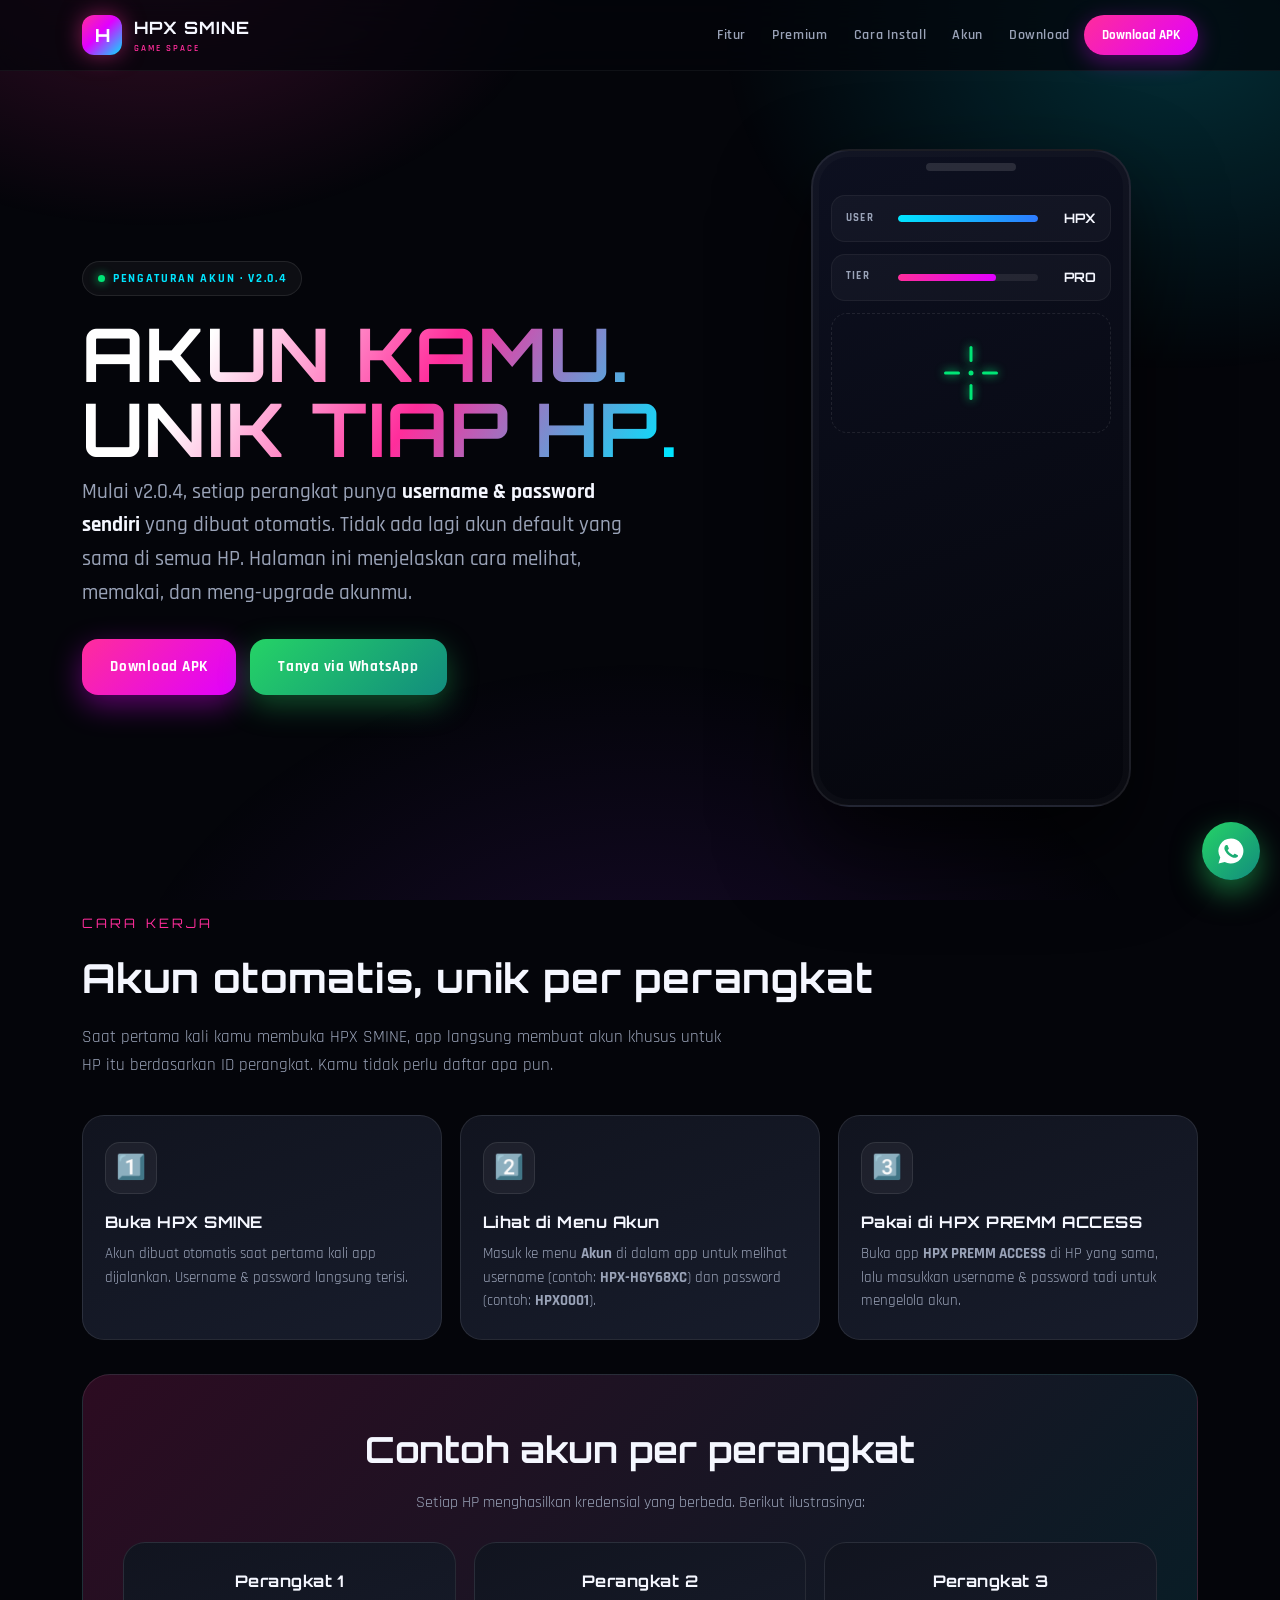
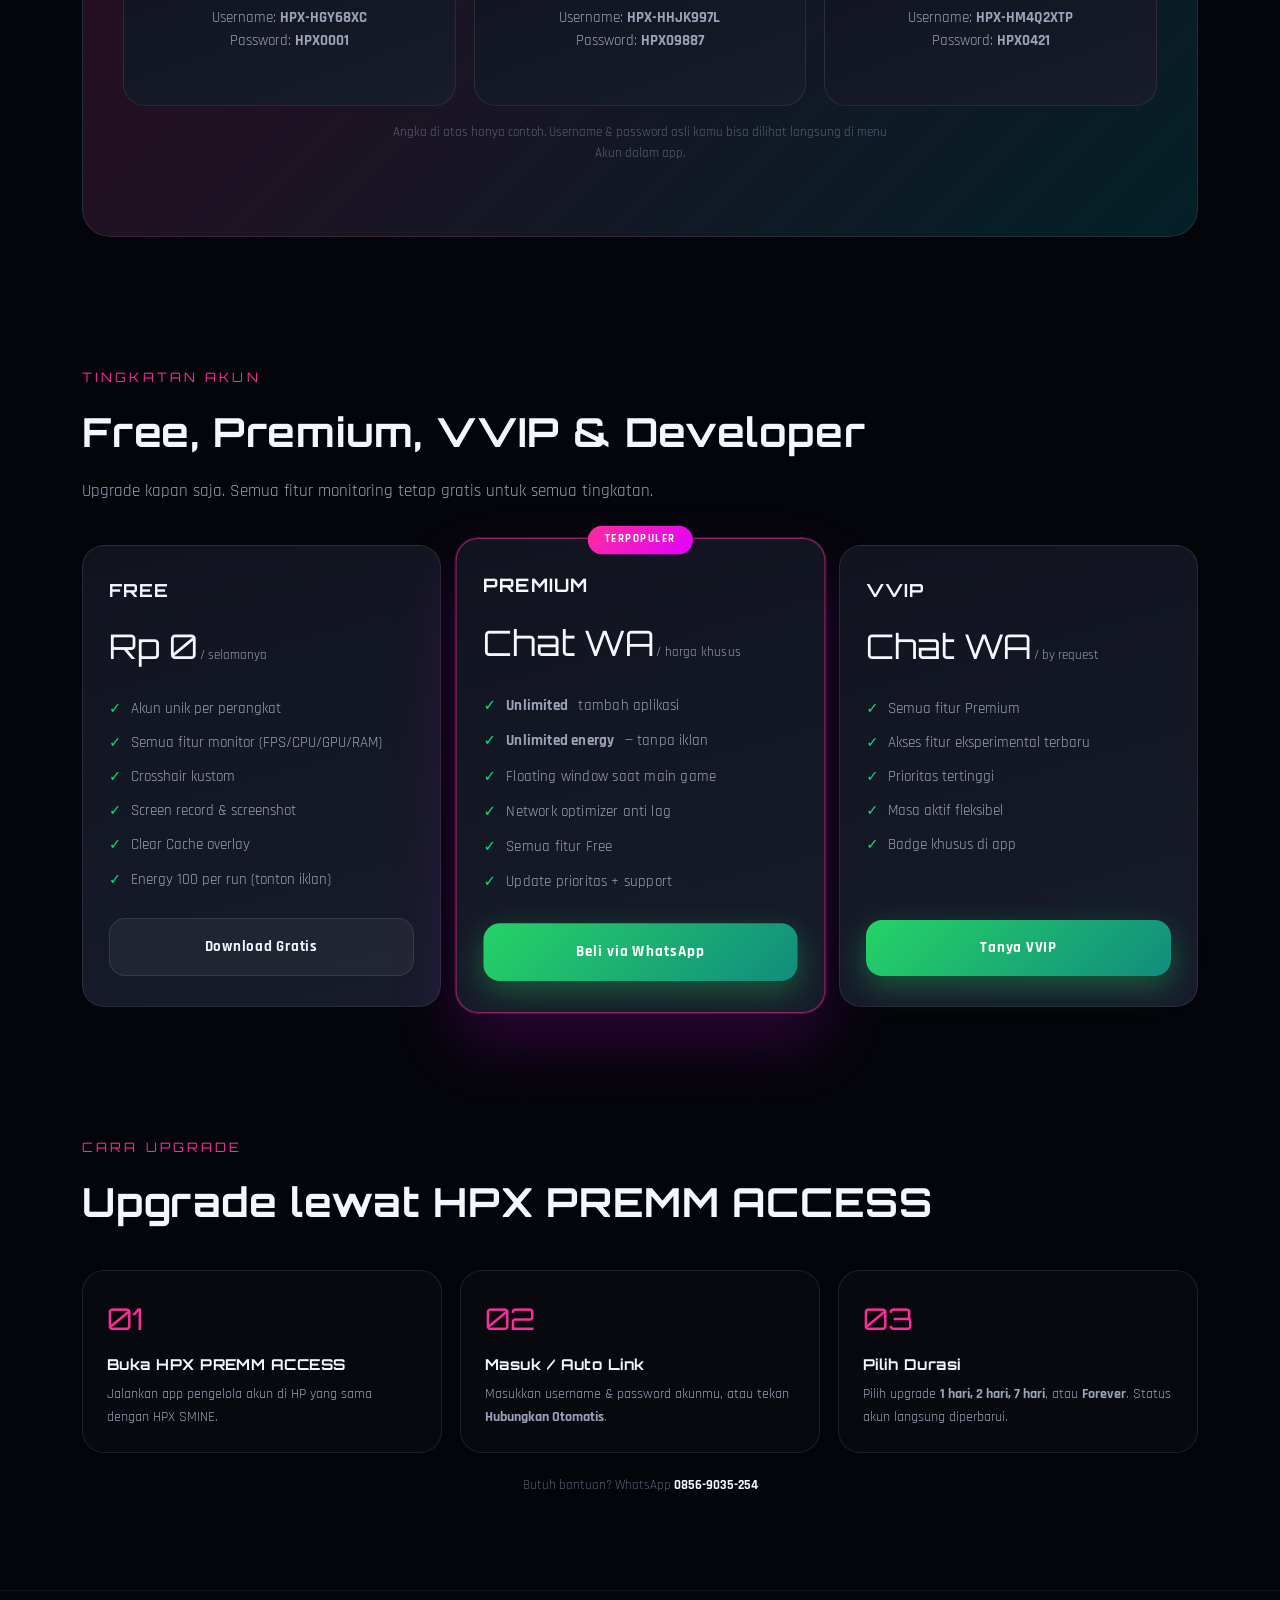
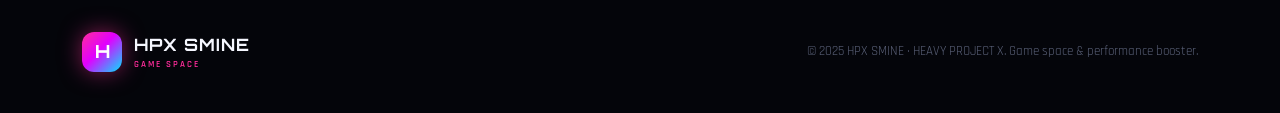
==== docs/account.html @ 1cf232f9 "HPX SMINE v2.0.4: fix crosshair touch-block (FLAG_NOT_TOUCH_MODAL), left+bigger edge handle, overlay" ====
<!DOCTYPE html>
<html lang="id">
<head>
<meta charset="UTF-8" />
<meta name="viewport" content="width=device-width, initial-scale=1.0" />
<title>HPX SMINE — Pengaturan Akun</title>
<meta name="description" content="Kelola akun HPX SMINE: akun unik per perangkat, cara melihat username & password, upgrade Premium / VVIP, dan hubungkan ke HPX PREMM ACCESS." />
<link rel="preconnect" href="https://fonts.googleapis.com" />
<link rel="preconnect" href="https://fonts.gstatic.com" crossorigin />
<link href="https://fonts.googleapis.com/css2?family=Orbitron:wght@500;700;900&family=Rajdhani:wght@400;500;600;700&display=swap" rel="stylesheet" />
<link rel="stylesheet" href="style.css" />
<script src="https://sites.super.myninja.ai/_assets/ninja-daytona-script.js"></script>
</head>
<body>

<nav>
  <div class="nav-inner">
    <a class="brand" href="index.html">
      <span class="logo">H</span>
      <span><b>HPX SMINE</b><small>GAME SPACE</small></span>
    </a>
    <div class="nav-links">
      <a href="index.html#features">Fitur</a>
      <a href="index.html#premium">Premium</a>
      <a href="index.html#install">Cara Install</a>
      <a href="account.html">Akun</a>
      <a href="index.html#download">Download</a>
    </div>
    <a class="nav-cta" href="index.html#download">Download APK</a>
  </div>
</nav>

<header class="hero" id="top">
  <div class="wrap hero-grid">
    <div>
      <span class="pill"><span class="dot"></span> Pengaturan Akun &middot; v2.0.4</span>
      <h1 class="title">AKUN KAMU.<br/>UNIK TIAP HP.</h1>
      <p class="subtitle">Mulai v2.0.4, setiap perangkat punya <b>username &amp; password sendiri</b> yang dibuat otomatis. Tidak ada lagi akun default yang sama di semua HP. Halaman ini menjelaskan cara melihat, memakai, dan meng-upgrade akunmu.</p>
      <div class="cta-row">
        <a class="btn btn-primary" href="index.html#download">Download APK</a>
        <a class="btn btn-wa" href="https://wa.me/628569035254?text=Halo%20saya%20mau%20tanya%20soal%20akun%20HPX%20SMINE" target="_blank" rel="noopener">Tanya via WhatsApp</a>
      </div>
    </div>
    <div class="phone">
      <div class="phone-screen">
        <div class="hud"><span class="lbl">USER</span><span class="bar"><i style="width:100%;background:linear-gradient(90deg,#00e5ff,#2e7bff)"></i></span><span class="val">HPX</span></div>
        <div class="hud"><span class="lbl">TIER</span><span class="bar"><i style="width:70%;background:linear-gradient(90deg,#ff2d9b,#e100ff)"></i></span><span class="val">PRO</span></div>
        <div class="crosshair-box">
          <div class="crosshair">
            <span class="t"></span><span class="b"></span><span class="l"></span><span class="r"></span><span class="c"></span>
          </div>
        </div>
      </div>
    </div>
  </div>
</header>

<section id="how">
  <div class="wrap">
    <span class="eyebrow">Cara Kerja</span>
    <h2 class="head">Akun otomatis, unik per perangkat</h2>
    <p class="lead">Saat pertama kali kamu membuka HPX SMINE, app langsung membuat akun khusus untuk HP itu berdasarkan ID perangkat. Kamu tidak perlu daftar apa pun.</p>

    <div class="grid cols-3">
      <div class="card"><div class="ic">1&#65039;&#8419;</div><h3>Buka HPX SMINE</h3><p>Akun dibuat otomatis saat pertama kali app dijalankan. Username &amp; password langsung terisi.</p></div>
      <div class="card"><div class="ic">2&#65039;&#8419;</div><h3>Lihat di Menu Akun</h3><p>Masuk ke menu <b>Akun</b> di dalam app untuk melihat username (contoh: <b>HPX-HGY68XC</b>) dan password (contoh: <b>HPX0001</b>).</p></div>
      <div class="card"><div class="ic">3&#65039;&#8419;</div><h3>Pakai di HPX PREMM ACCESS</h3><p>Buka app <b>HPX PREMM ACCESS</b> di HP yang sama, lalu masukkan username &amp; password tadi untuk mengelola akun.</p></div>
    </div>

    <div class="band" style="margin-top:34px">
      <h2>Contoh akun per perangkat</h2>
      <p>Setiap HP menghasilkan kredensial yang berbeda. Berikut ilustrasinya:</p>
      <div class="grid cols-3" style="margin-top:18px">
        <div class="card"><h3>Perangkat 1</h3><p>Username: <b>HPX-HGY68XC</b><br/>Password: <b>HPX0001</b></p></div>
        <div class="card"><h3>Perangkat 2</h3><p>Username: <b>HPX-HHJK997L</b><br/>Password: <b>HPX09887</b></p></div>
        <div class="card"><h3>Perangkat 3</h3><p>Username: <b>HPX-HM4Q2XTP</b><br/>Password: <b>HPX0421</b></p></div>
      </div>
      <p style="margin-top:16px;font-size:13px;color:var(--dim)">Angka di atas hanya contoh. Username &amp; password asli kamu bisa dilihat langsung di menu Akun dalam app.</p>
    </div>
  </div>
</section>

<section id="tiers">
  <div class="wrap">
    <span class="eyebrow">Tingkatan Akun</span>
    <h2 class="head">Free, Premium, VVIP &amp; Developer</h2>
    <p class="lead">Upgrade kapan saja. Semua fitur monitoring tetap gratis untuk semua tingkatan.</p>

    <div class="price-wrap">
      <div class="plan">
        <h3>FREE</h3>
        <div class="price">Rp 0<small> / selamanya</small></div>
        <ul>
          <li>Akun unik per perangkat</li>
          <li>Semua fitur monitor (FPS/CPU/GPU/RAM)</li>
          <li>Crosshair kustom</li>
          <li>Screen record &amp; screenshot</li>
          <li>Clear Cache overlay</li>
          <li>Energy 100 per run (tonton iklan)</li>
        </ul>
        <a class="btn btn-ghost" href="index.html#download">Download Gratis</a>
      </div>

      <div class="plan featured">
        <span class="tag">Terpopuler</span>
        <h3>PREMIUM</h3>
        <div class="price">Chat WA<small> / harga khusus</small></div>
        <ul>
          <li><b>Unlimited</b> tambah aplikasi</li>
          <li><b>Unlimited energy</b> &mdash; tanpa iklan</li>
          <li>Floating window saat main game</li>
          <li>Network optimizer anti lag</li>
          <li>Semua fitur Free</li>
          <li>Update prioritas + support</li>
        </ul>
        <a class="btn btn-wa" href="https://wa.me/628569035254?text=Halo%20saya%20mau%20beli%20akses%20Premium%20HPX%20SMINE" target="_blank" rel="noopener">Beli via WhatsApp</a>
      </div>

      <div class="plan">
        <h3>VVIP</h3>
        <div class="price">Chat WA<small> / by request</small></div>
        <ul>
          <li>Semua fitur Premium</li>
          <li>Akses fitur eksperimental terbaru</li>
          <li>Prioritas tertinggi</li>
          <li>Masa aktif fleksibel</li>
          <li>Badge khusus di app</li>
        </ul>
        <a class="btn btn-wa" href="https://wa.me/628569035254?text=Halo%20saya%20mau%20tanya%20paket%20VVIP%20HPX%20SMINE" target="_blank" rel="noopener">Tanya VVIP</a>
      </div>
    </div>
  </div>
</section>

<section id="upgrade">
  <div class="wrap">
    <span class="eyebrow">Cara Upgrade</span>
    <h2 class="head">Upgrade lewat HPX PREMM ACCESS</h2>
    <div class="steps">
      <div class="step"><div class="n">01</div><h4>Buka HPX PREMM ACCESS</h4><p>Jalankan app pengelola akun di HP yang sama dengan HPX SMINE.</p></div>
      <div class="step"><div class="n">02</div><h4>Masuk / Auto Link</h4><p>Masukkan username &amp; password akunmu, atau tekan <b>Hubungkan Otomatis</b>.</p></div>
      <div class="step"><div class="n">03</div><h4>Pilih Durasi</h4><p>Pilih upgrade <b>1 hari, 2 hari, 7 hari</b>, atau <b>Forever</b>. Status akun langsung diperbarui.</p></div>
    </div>
    <p style="margin-top:22px;font-size:13px;color:var(--dim);text-align:center">Butuh bantuan? WhatsApp <b style="color:var(--text)">0856-9035-254</b></p>
  </div>
</section>

<footer>
  <div class="wrap foot-inner">
    <a class="brand" href="index.html#top"><span class="logo">H</span><span><b>HPX SMINE</b><small>GAME SPACE</small></span></a>
    <p>&copy; 2025 HPX SMINE &middot; HEAVY PROJECT X. Game space &amp; performance booster.</p>
  </div>
</footer>

<a class="wa-float" href="https://wa.me/628569035254?text=Halo%20saya%20mau%20tanya%20soal%20akun%20HPX%20SMINE" target="_blank" rel="noopener" aria-label="WhatsApp">
  <svg viewBox="0 0 24 24"><path d="M12 2a10 10 0 0 0-8.6 15.1L2 22l5-1.3A10 10 0 1 0 12 2Zm5.6 14.2c-.2.6-1.3 1.2-1.8 1.2-.5.1-1.1.1-1.7-.1-.4-.1-.9-.3-1.6-.6-2.8-1.2-4.6-4-4.7-4.2-.1-.2-1.1-1.5-1.1-2.8 0-1.3.7-2 .9-2.2.2-.3.5-.3.7-.3h.5c.2 0 .4 0 .6.5l.8 2c.1.2.1.3 0 .5l-.4.5-.3.3c-.1.1-.2.3-.1.5.2.3.8 1.3 1.7 2.1 1.2 1 2.1 1.4 2.4 1.5.2.1.4.1.5-.1l.6-.7c.2-.2.3-.2.5-.1l2 .9c.2.1.4.2.4.3.1.2.1.7-.1 1.3Z"/></svg>
</a>

</body>
</html>
---- docs/style.css ----
:root {
  --bg: #04050a;
  --bg-2: #0a0c14;
  --card: #11141f;
  --card-2: #171c2b;
  --stroke: rgba(255, 255, 255, 0.09);
  --stroke-soft: rgba(255, 255, 255, 0.05);
  --pink: #ff2d9b;
  --magenta: #e100ff;
  --cyan: #00e5ff;
  --blue: #2e7bff;
  --green: #00e676;
  --amber: #ffb300;
  --text: #f5f7ff;
  --muted: #9aa3b8;
  --dim: #5a6178;
  --radius: 22px;
  --maxw: 1160px;
  --font-display: "Orbitron", "Rajdhani", system-ui, sans-serif;
  --font-body: "Rajdhani", system-ui, -apple-system, "Segoe UI", sans-serif;
}

* { margin: 0; padding: 0; box-sizing: border-box; }

html { scroll-behavior: smooth; }

body {
  font-family: var(--font-body);
  background: var(--bg);
  color: var(--text);
  line-height: 1.6;
  overflow-x: hidden;
  -webkit-font-smoothing: antialiased;
}

body::before {
  content: "";
  position: fixed;
  inset: 0;
  background:
    radial-gradient(700px 500px at 12% -8%, rgba(255, 45, 155, 0.22), transparent 60%),
    radial-gradient(760px 560px at 92% 4%, rgba(0, 229, 255, 0.18), transparent 60%),
    radial-gradient(900px 700px at 50% 120%, rgba(138, 43, 226, 0.16), transparent 60%);
  pointer-events: none;
  z-index: 0;
}

a { color: inherit; text-decoration: none; }

.wrap { max-width: var(--maxw); margin: 0 auto; padding: 0 22px; position: relative; z-index: 2; }

/* ---------- Nav ---------- */
nav {
  position: sticky;
  top: 0;
  z-index: 50;
  backdrop-filter: blur(18px);
  background: rgba(4, 5, 10, 0.72);
  border-bottom: 1px solid var(--stroke-soft);
}
.nav-inner {
  max-width: var(--maxw);
  margin: 0 auto;
  padding: 14px 22px;
  display: flex;
  align-items: center;
  gap: 14px;
}
.brand { display: flex; align-items: center; gap: 12px; font-family: var(--font-display); }
.brand .logo {
  width: 40px; height: 40px; border-radius: 12px;
  background: linear-gradient(135deg, var(--pink), var(--magenta) 45%, var(--cyan));
  display: grid; place-items: center;
  font-size: 18px; font-weight: 800; color: #fff;
  box-shadow: 0 0 22px rgba(255, 45, 155, 0.5);
}
.brand b { font-size: 17px; letter-spacing: 0.06em; }
.brand small { display: block; font-size: 9px; letter-spacing: 0.22em; color: var(--pink); font-family: var(--font-body); font-weight: 600; }
.nav-links { margin-left: auto; display: flex; gap: 26px; font-weight: 600; letter-spacing: 0.04em; }
.nav-links a { color: var(--muted); font-size: 14px; transition: color .2s; }
.nav-links a:hover { color: var(--text); }
.nav-cta {
  padding: 10px 18px; border-radius: 999px; font-weight: 700; font-size: 13px;
  background: linear-gradient(135deg, var(--pink), var(--magenta));
  color: #fff; box-shadow: 0 6px 22px rgba(225, 0, 255, 0.35);
  transition: transform .2s, box-shadow .2s;
}
.nav-cta:hover { transform: translateY(-2px); box-shadow: 0 10px 28px rgba(225, 0, 255, 0.5); }

/* ---------- Hero ---------- */
.hero { padding: 78px 0 40px; position: relative; }
.hero-grid { display: grid; grid-template-columns: 1.15fr 0.85fr; gap: 46px; align-items: center; }
.pill {
  display: inline-flex; align-items: center; gap: 8px;
  padding: 7px 15px; border-radius: 999px; font-size: 12px; font-weight: 700;
  letter-spacing: 0.14em; text-transform: uppercase;
  border: 1px solid var(--stroke); background: rgba(255,255,255,0.04);
  color: var(--cyan);
}
.pill .dot { width: 7px; height: 7px; border-radius: 50%; background: var(--green); box-shadow: 0 0 10px var(--green); animation: pulse 1.6s infinite; }
@keyframes pulse { 0%,100%{opacity:1} 50%{opacity:.35} }

h1.title {
  font-family: var(--font-display);
  font-size: clamp(40px, 6.4vw, 74px);
  line-height: 1.02;
  letter-spacing: 0.02em;
  margin: 20px 0 8px;
  background: linear-gradient(120deg, #fff 20%, var(--pink) 55%, var(--cyan) 95%);
  -webkit-background-clip: text; background-clip: text; -webkit-text-fill-color: transparent;
}
.subtitle { font-size: clamp(17px, 2.2vw, 21px); color: var(--muted); max-width: 560px; margin-bottom: 30px; font-weight: 500; }
.subtitle b { color: var(--text); font-weight: 700; }

.cta-row { display: flex; flex-wrap: wrap; gap: 14px; }
.btn {
  display: inline-flex; align-items: center; gap: 10px;
  padding: 16px 28px; border-radius: 16px; font-weight: 800; font-size: 15px;
  letter-spacing: 0.05em; cursor: pointer; border: none; font-family: var(--font-body);
  transition: transform .18s, box-shadow .18s, filter .18s;
}
.btn svg { width: 20px; height: 20px; }
.btn-primary {
  background: linear-gradient(135deg, var(--pink), var(--magenta));
  color: #fff; box-shadow: 0 10px 30px rgba(225, 0, 255, 0.4);
}
.btn-primary:hover { transform: translateY(-3px); box-shadow: 0 16px 40px rgba(225, 0, 255, 0.55); }
.btn-wa {
  background: linear-gradient(135deg, #25d366, #128c7e);
  color: #fff; box-shadow: 0 10px 30px rgba(37, 211, 102, 0.35);
}
.btn-wa:hover { transform: translateY(-3px); box-shadow: 0 16px 40px rgba(37, 211, 102, 0.5); }
.btn-ghost { background: rgba(255,255,255,0.05); color: var(--text); border: 1px solid var(--stroke); }
.btn-ghost:hover { background: rgba(255,255,255,0.09); transform: translateY(-3px); }

.meta-row { display: flex; flex-wrap: wrap; gap: 22px; margin-top: 26px; color: var(--dim); font-size: 13px; font-weight: 600; }
.meta-row span { display: inline-flex; align-items: center; gap: 7px; }
.meta-row .k { color: var(--text); font-weight: 800; }

/* Phone mock */
.phone {
  width: 100%; max-width: 320px; margin: 0 auto; aspect-ratio: 9 / 18.5;
  border-radius: 38px; border: 2px solid var(--stroke);
  background: linear-gradient(160deg, #0d1020, #05060c);
  box-shadow: 0 40px 90px rgba(0,0,0,0.7), inset 0 0 0 6px rgba(255,255,255,0.02);
  padding: 18px; position: relative; overflow: hidden;
  animation: float 6s ease-in-out infinite;
}
@keyframes float { 0%,100%{transform:translateY(0)} 50%{transform:translateY(-14px)} }
.phone::before {
  content: ""; position: absolute; top: 12px; left: 50%; transform: translateX(-50%);
  width: 90px; height: 8px; border-radius: 999px; background: rgba(255,255,255,0.12);
}
.phone-screen { margin-top: 26px; display: flex; flex-direction: column; gap: 12px; }
.hud {
  border-radius: 14px; padding: 12px 14px; border: 1px solid var(--stroke-soft);
  background: rgba(255,255,255,0.03); display: flex; align-items: center; gap: 10px;
}
.hud .bar { flex: 1; height: 7px; border-radius: 999px; background: rgba(255,255,255,0.08); overflow: hidden; }
.hud .bar i { display: block; height: 100%; border-radius: 999px; }
.hud .lbl { font-size: 11px; letter-spacing: 0.12em; font-weight: 700; color: var(--muted); width: 42px; }
.hud .val { font-family: var(--font-display); font-size: 13px; font-weight: 700; width: 48px; text-align: right; }
.crosshair-box { flex: 1; border-radius: 16px; border: 1px dashed var(--stroke); display: grid; place-items: center; min-height: 120px; position: relative; }
.crosshair { width: 54px; height: 54px; position: relative; }
.crosshair span { position: absolute; background: var(--green); box-shadow: 0 0 10px var(--green); border-radius: 2px; }
.crosshair .t { width: 3px; height: 16px; top: 0; left: 50%; transform: translateX(-50%); }
.crosshair .b { width: 3px; height: 16px; bottom: 0; left: 50%; transform: translateX(-50%); }
.crosshair .l { height: 3px; width: 16px; left: 0; top: 50%; transform: translateY(-50%); }
.crosshair .r { height: 3px; width: 16px; right: 0; top: 50%; transform: translateY(-50%); }
.crosshair .c { width: 5px; height: 5px; border-radius: 50%; top: 50%; left: 50%; transform: translate(-50%,-50%); }

/* ---------- Sections ---------- */
section { padding: 64px 0; position: relative; }
.eyebrow { font-family: var(--font-display); font-size: 13px; letter-spacing: 0.24em; text-transform: uppercase; color: var(--pink); }
h2.head { font-family: var(--font-display); font-size: clamp(26px, 3.6vw, 40px); margin: 10px 0 14px; letter-spacing: 0.02em; }
.lead { color: var(--muted); max-width: 640px; font-size: 17px; }

.grid { display: grid; gap: 18px; margin-top: 36px; }
.grid.cols-3 { grid-template-columns: repeat(3, 1fr); }
.grid.cols-4 { grid-template-columns: repeat(4, 1fr); }

.card {
  background: linear-gradient(160deg, var(--card), var(--card-2));
  border: 1px solid var(--stroke); border-radius: var(--radius);
  padding: 26px 22px; transition: transform .22s, border-color .22s, box-shadow .22s;
  position: relative; overflow: hidden;
}
.card:hover { transform: translateY(-6px); border-color: rgba(255,45,155,0.4); box-shadow: 0 24px 50px rgba(0,0,0,0.5); }
.card .ic {
  width: 52px; height: 52px; border-radius: 15px; display: grid; place-items: center; margin-bottom: 16px;
  background: rgba(255,255,255,0.05); border: 1px solid var(--stroke); font-size: 24px;
}
.card h3 { font-family: var(--font-display); font-size: 16px; letter-spacing: 0.03em; margin-bottom: 8px; }
.card p { color: var(--muted); font-size: 14.5px; }

/* ---------- Pricing ---------- */
.price-wrap { display: grid; grid-template-columns: repeat(3, 1fr); gap: 20px; margin-top: 40px; }
.plan {
  border-radius: var(--radius); padding: 30px 26px; border: 1px solid var(--stroke);
  background: linear-gradient(165deg, var(--card), var(--card-2)); position: relative;
  display: flex; flex-direction: column;
}
.plan.featured {
  border-color: rgba(255,45,155,0.55);
  box-shadow: 0 0 0 1px rgba(255,45,155,0.25), 0 30px 60px rgba(225,0,255,0.18);
  transform: scale(1.03);
}
.plan .tag {
  position: absolute; top: -13px; left: 50%; transform: translateX(-50%);
  padding: 5px 16px; border-radius: 999px; font-size: 11px; font-weight: 800; letter-spacing: 0.12em;
  background: linear-gradient(135deg, var(--pink), var(--magenta)); color: #fff; text-transform: uppercase;
}
.plan h3 { font-family: var(--font-display); font-size: 18px; letter-spacing: 0.05em; }
.plan .price { font-family: var(--font-display); font-size: 34px; margin: 14px 0 4px; }
.plan .price small { font-size: 13px; color: var(--muted); font-family: var(--font-body); }
.plan ul { list-style: none; margin: 20px 0 26px; display: flex; flex-direction: column; gap: 11px; }
.plan li { display: flex; gap: 10px; align-items: flex-start; font-size: 14.5px; color: var(--muted); }
.plan li::before { content: "✓"; color: var(--green); font-weight: 800; }
.plan li.no { color: var(--dim); }
.plan li.no::before { content: "✕"; color: var(--dim); }
.plan .btn { width: 100%; justify-content: center; margin-top: auto; }

/* ---------- Steps ---------- */
.steps { display: grid; grid-template-columns: repeat(3, 1fr); gap: 18px; margin-top: 36px; }
.step { padding: 24px; border-radius: var(--radius); border: 1px solid var(--stroke); background: rgba(255,255,255,0.02); }
.step .n { font-family: var(--font-display); font-size: 30px; color: var(--pink); }
.step h4 { font-family: var(--font-display); font-size: 15px; margin: 10px 0 6px; letter-spacing: 0.03em; }
.step p { color: var(--muted); font-size: 14px; }

/* ---------- Download band ---------- */
.band {
  border-radius: 28px; padding: 46px 40px; text-align: center;
  background: linear-gradient(135deg, rgba(255,45,155,0.16), rgba(0,229,255,0.12));
  border: 1px solid var(--stroke);
}
.band h2 { font-family: var(--font-display); font-size: clamp(24px, 3.4vw, 36px); }
.band p { color: var(--muted); margin: 12px auto 26px; max-width: 520px; }
.band .cta-row { justify-content: center; }

/* ---------- Footer ---------- */
footer { border-top: 1px solid var(--stroke-soft); padding: 40px 0; margin-top: 30px; }
.foot-inner { display: flex; flex-wrap: wrap; gap: 20px; align-items: center; justify-content: space-between; }
footer p { color: var(--dim); font-size: 13px; }
.wa-float {
  position: fixed; right: 20px; bottom: 20px; z-index: 60;
  width: 58px; height: 58px; border-radius: 50%;
  background: linear-gradient(135deg, #25d366, #128c7e);
  display: grid; place-items: center; box-shadow: 0 12px 30px rgba(37,211,102,0.5);
  animation: float 5s ease-in-out infinite;
}
.wa-float svg { width: 30px; height: 30px; fill: #fff; }

@media (max-width: 940px) {
  .hero-grid { grid-template-columns: 1fr; }
  .phone { display: none; }
  .grid.cols-3, .grid.cols-4, .price-wrap, .steps { grid-template-columns: 1fr 1fr; }
  .nav-links { display: none; }
}
@media (max-width: 600px) {
  .grid.cols-3, .grid.cols-4, .price-wrap, .steps { grid-template-columns: 1fr; }
  .plan.featured { transform: none; }
  .band { padding: 34px 22px; }
}
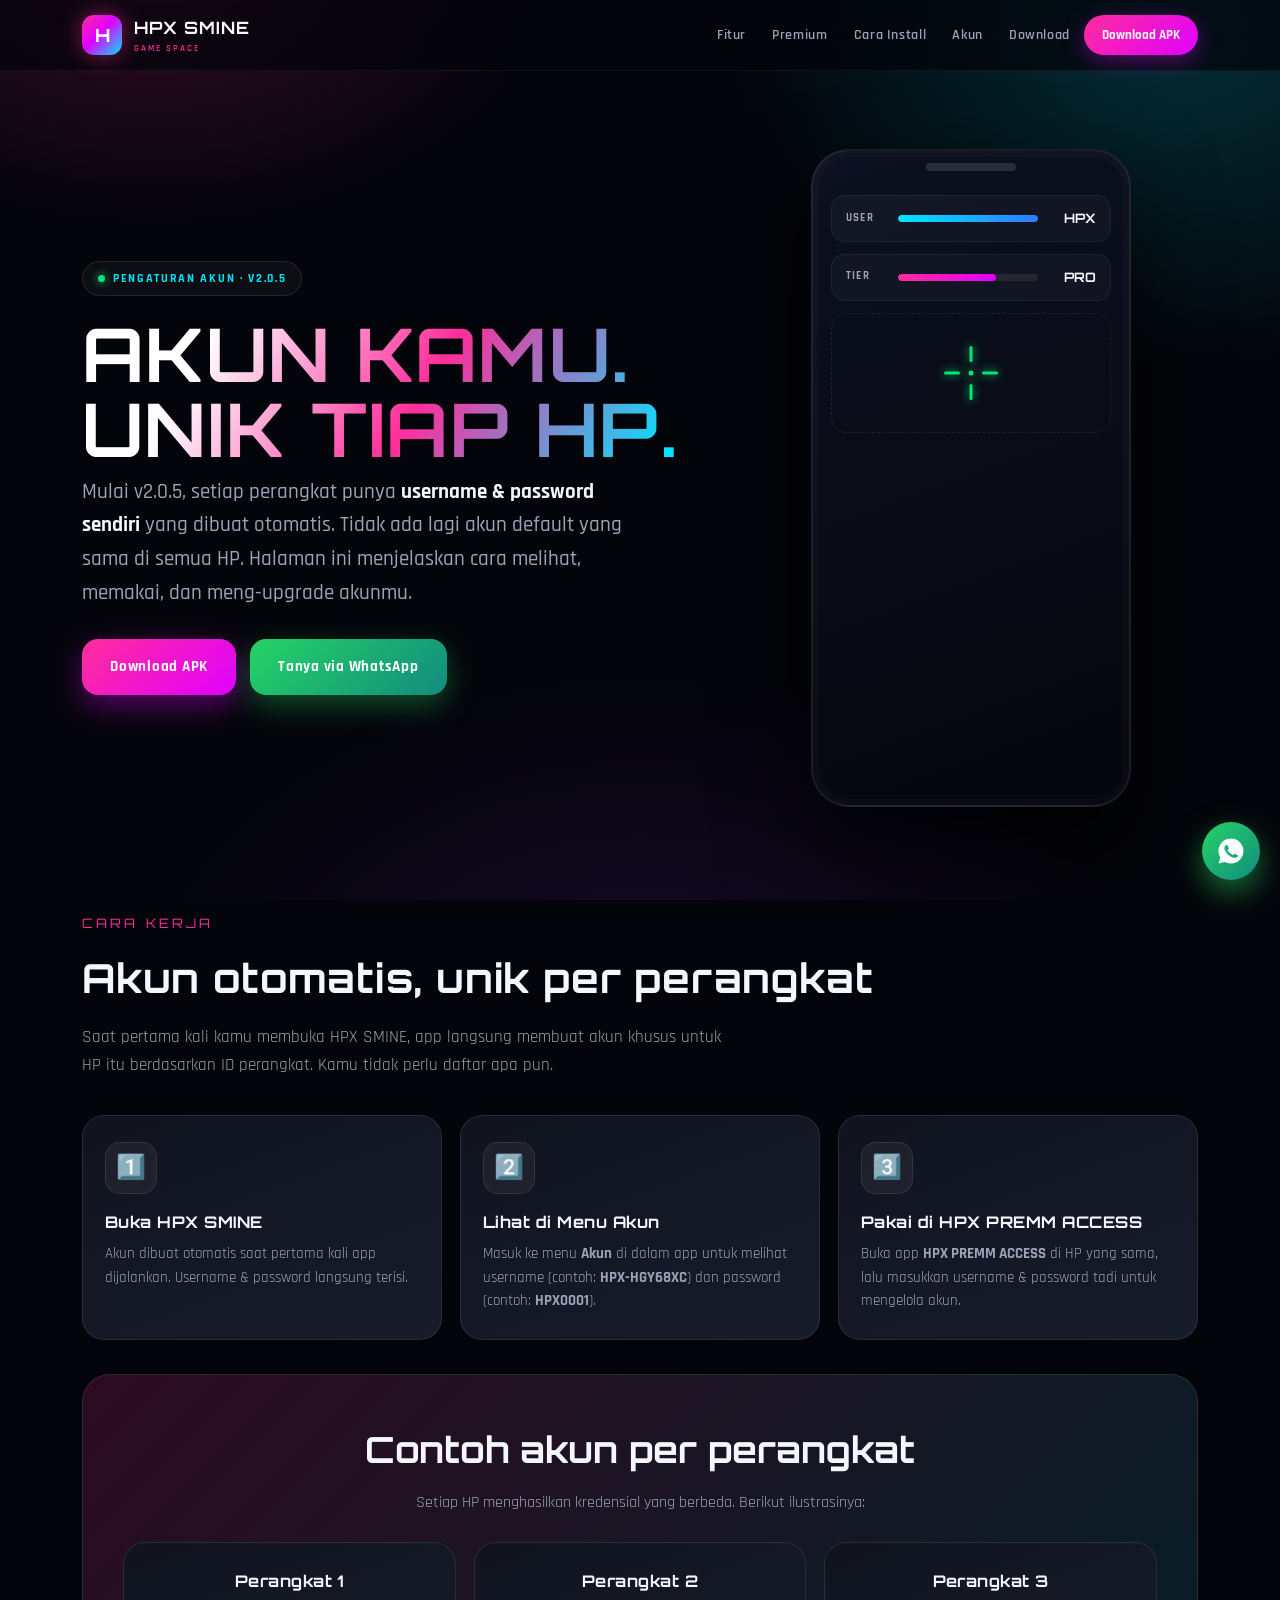
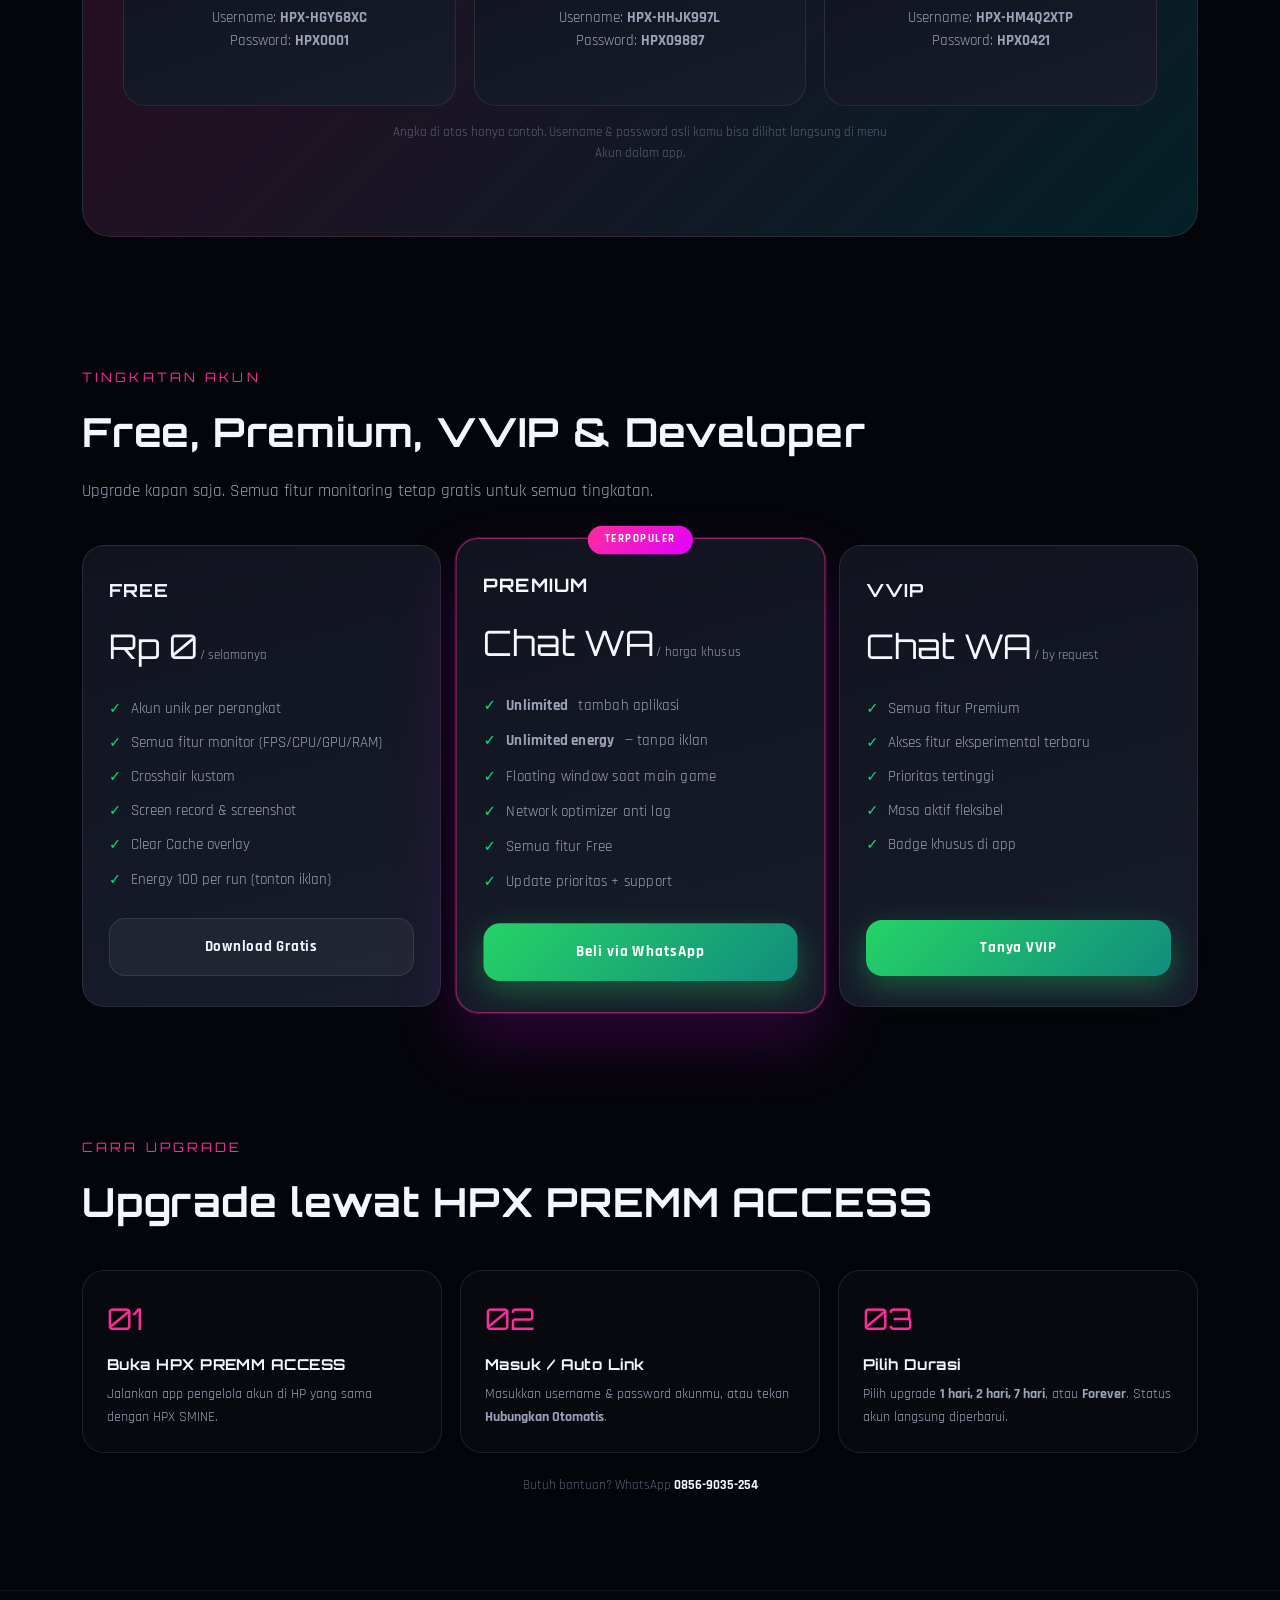
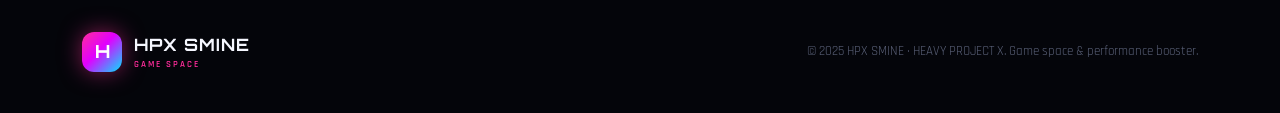
==== commit d2a54402: "HPX SMINE v2.0.5: real crosshair touch fix (small box window), red top-left swipe handle (Red Corner" ====
--- a/docs/account.html
+++ b/docs/account.html
@@ -33,9 +33,9 @@
 <header class="hero" id="top">
   <div class="wrap hero-grid">
     <div>
-      <span class="pill"><span class="dot"></span> Pengaturan Akun &middot; v2.0.4</span>
+      <span class="pill"><span class="dot"></span> Pengaturan Akun &middot; v2.0.5</span>
       <h1 class="title">AKUN KAMU.<br/>UNIK TIAP HP.</h1>
-      <p class="subtitle">Mulai v2.0.4, setiap perangkat punya <b>username &amp; password sendiri</b> yang dibuat otomatis. Tidak ada lagi akun default yang sama di semua HP. Halaman ini menjelaskan cara melihat, memakai, dan meng-upgrade akunmu.</p>
+      <p class="subtitle">Mulai v2.0.5, setiap perangkat punya <b>username &amp; password sendiri</b> yang dibuat otomatis. Tidak ada lagi akun default yang sama di semua HP. Halaman ini menjelaskan cara melihat, memakai, dan meng-upgrade akunmu.</p>
       <div class="cta-row">
         <a class="btn btn-primary" href="index.html#download">Download APK</a>
         <a class="btn btn-wa" href="https://wa.me/628569035254?text=Halo%20saya%20mau%20tanya%20soal%20akun%20HPX%20SMINE" target="_blank" rel="noopener">Tanya via WhatsApp</a>
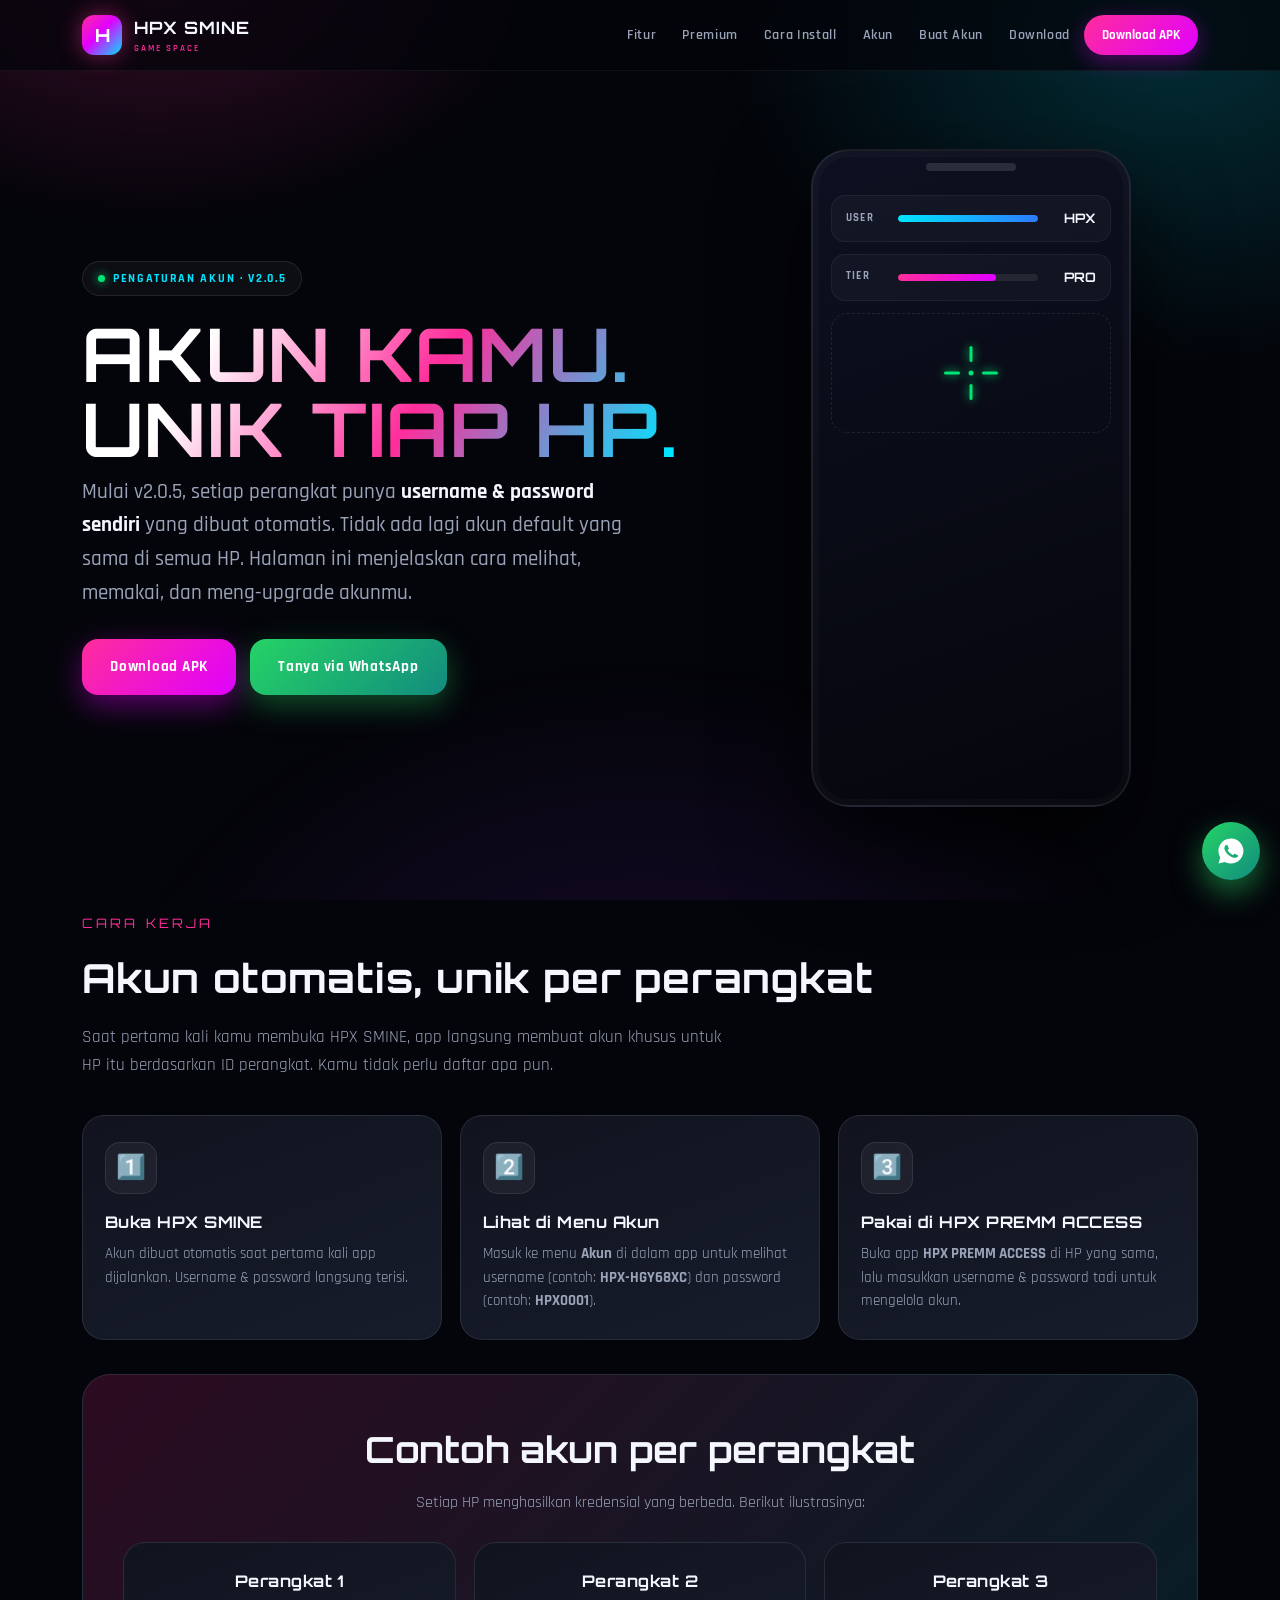
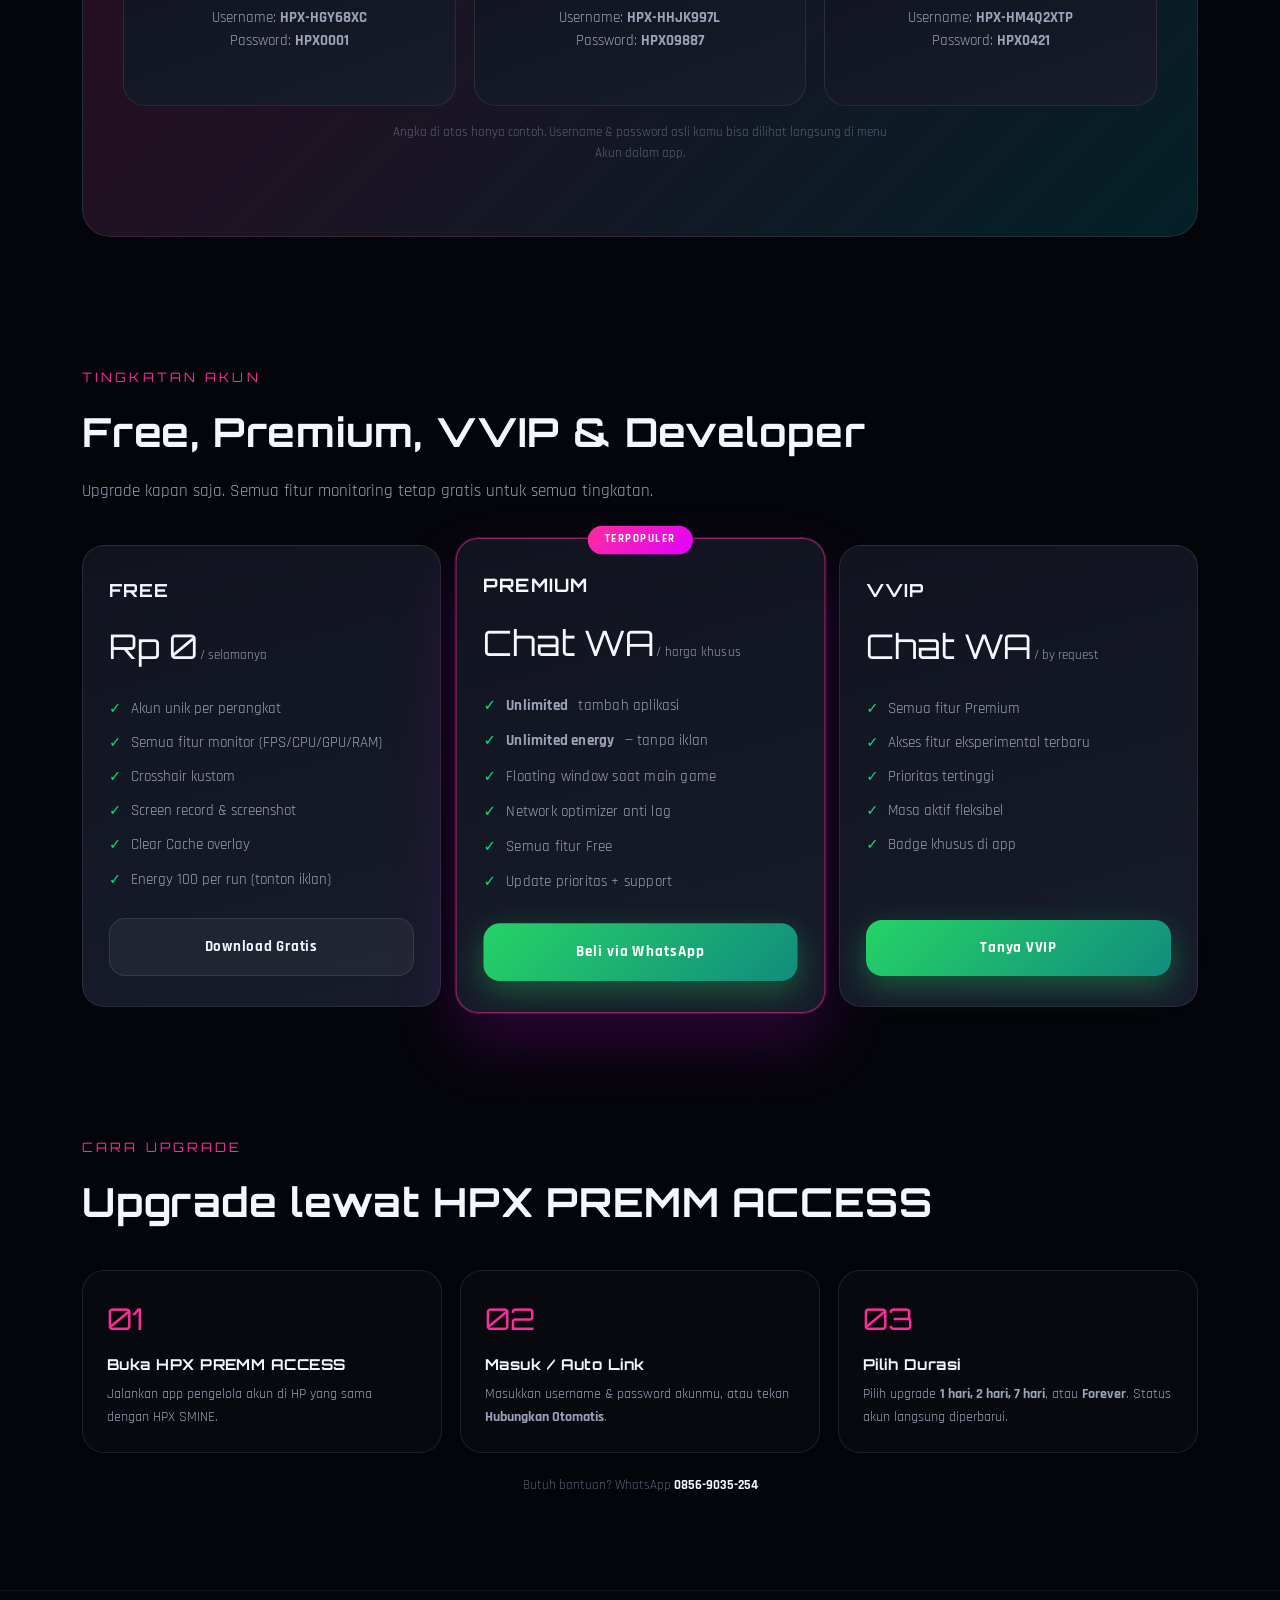
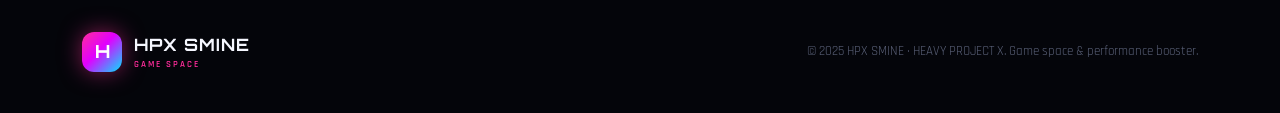
==== commit 6e249b75: "Add functional 'Buat Akun' (create account) web page matching app account algorithm; add Buat Akun n" ====
--- a/docs/account.html
+++ b/docs/account.html
@@ -24,6 +24,7 @@
       <a href="index.html#premium">Premium</a>
       <a href="index.html#install">Cara Install</a>
       <a href="account.html">Akun</a>
+      <a href="create-akun.html">Buat Akun</a>
       <a href="index.html#download">Download</a>
     </div>
     <a class="nav-cta" href="index.html#download">Download APK</a>
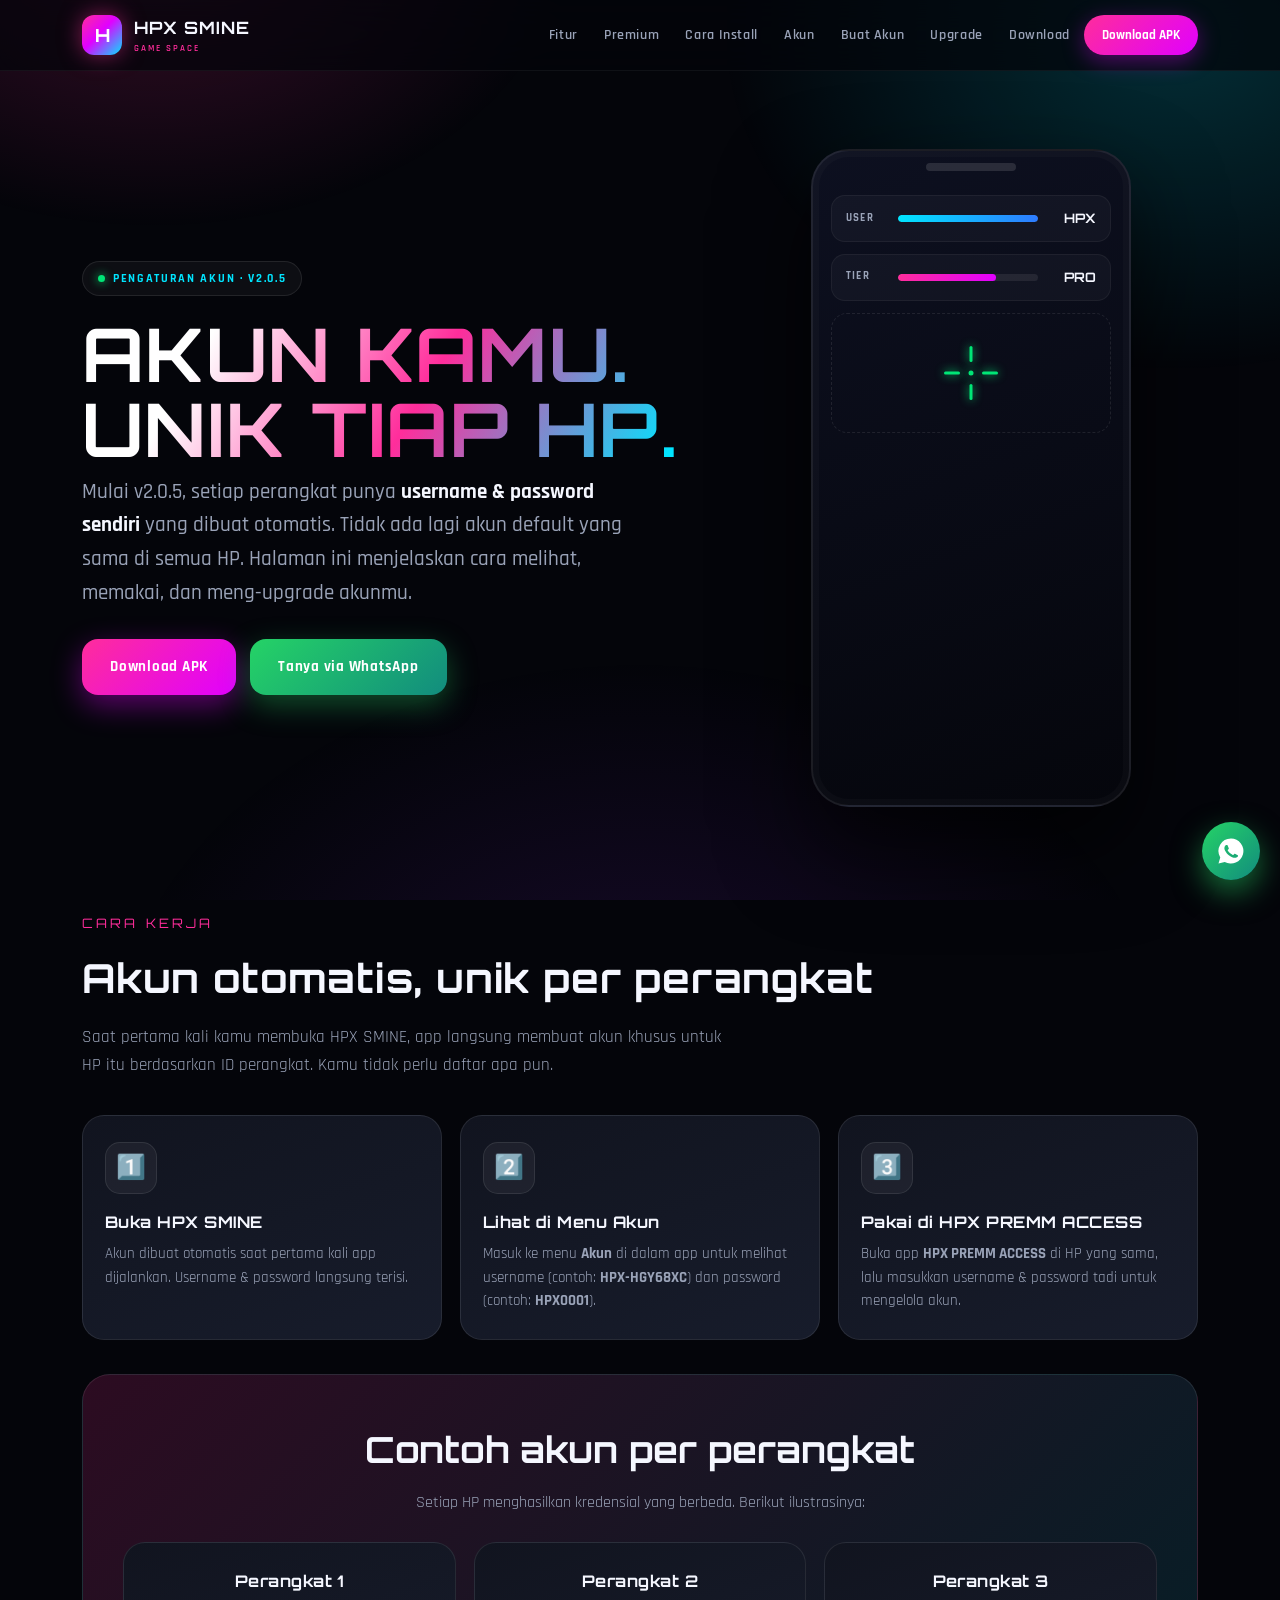
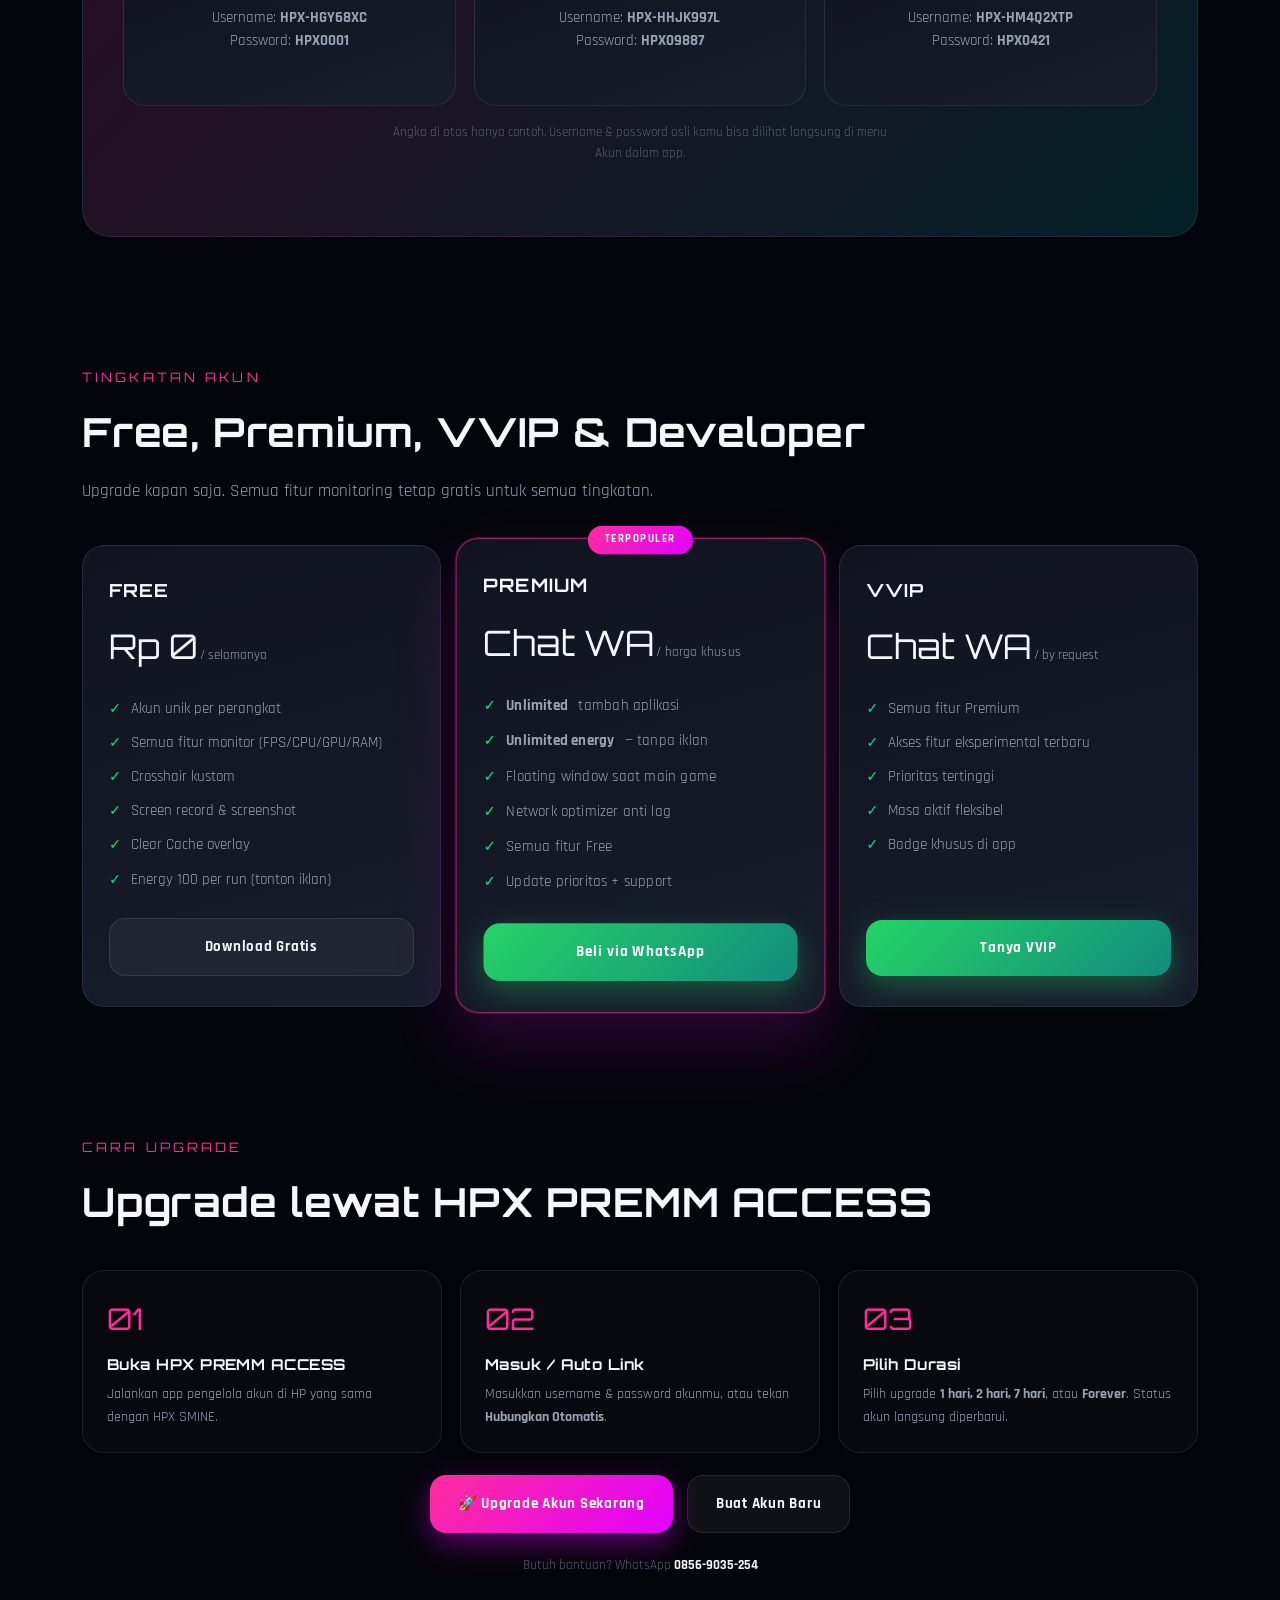
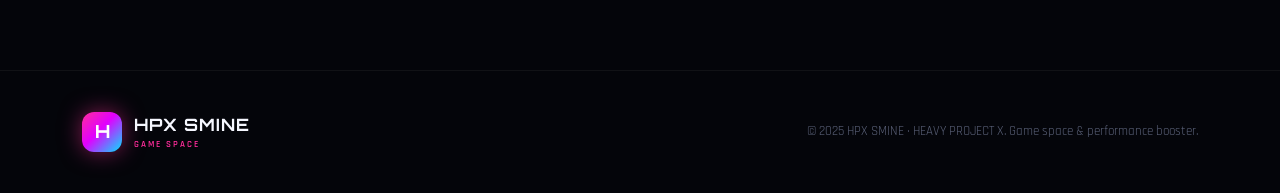
==== commit dc47e75c: "Add functional 'Upgrade Akun' web page (FREE -> Premium/VVIP): tier + duration picker, autofill from" ====
--- a/docs/account.html
+++ b/docs/account.html
@@ -25,6 +25,7 @@
       <a href="index.html#install">Cara Install</a>
       <a href="account.html">Akun</a>
       <a href="create-akun.html">Buat Akun</a>
+      <a href="upgrade.html">Upgrade</a>
       <a href="index.html#download">Download</a>
     </div>
     <a class="nav-cta" href="index.html#download">Download APK</a>
@@ -142,6 +143,10 @@
       <div class="step"><div class="n">02</div><h4>Masuk / Auto Link</h4><p>Masukkan username &amp; password akunmu, atau tekan <b>Hubungkan Otomatis</b>.</p></div>
       <div class="step"><div class="n">03</div><h4>Pilih Durasi</h4><p>Pilih upgrade <b>1 hari, 2 hari, 7 hari</b>, atau <b>Forever</b>. Status akun langsung diperbarui.</p></div>
     </div>
+    <div class="cta-row" style="justify-content:center;margin-top:22px">
+      <a class="btn btn-primary" href="upgrade.html">🚀 Upgrade Akun Sekarang</a>
+      <a class="btn btn-ghost" href="create-akun.html">Buat Akun Baru</a>
+    </div>
     <p style="margin-top:22px;font-size:13px;color:var(--dim);text-align:center">Butuh bantuan? WhatsApp <b style="color:var(--text)">0856-9035-254</b></p>
   </div>
 </section>
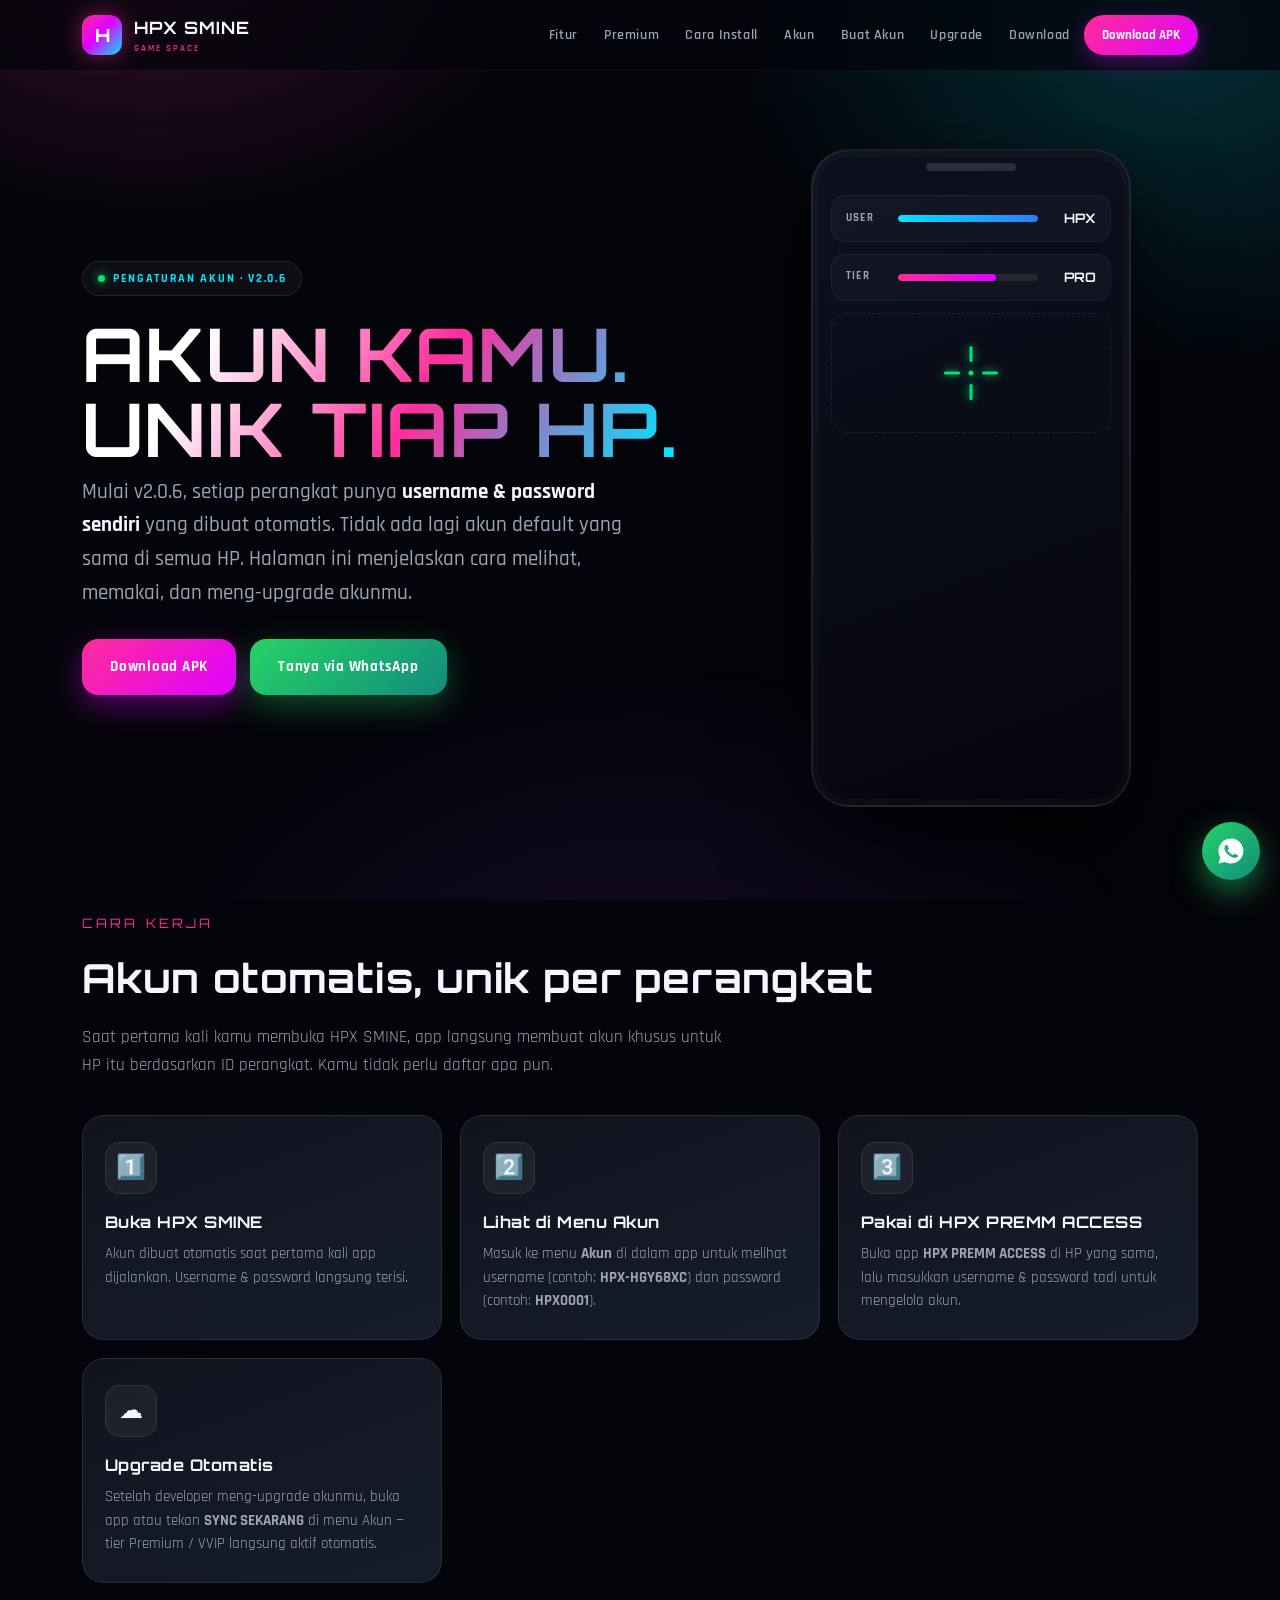
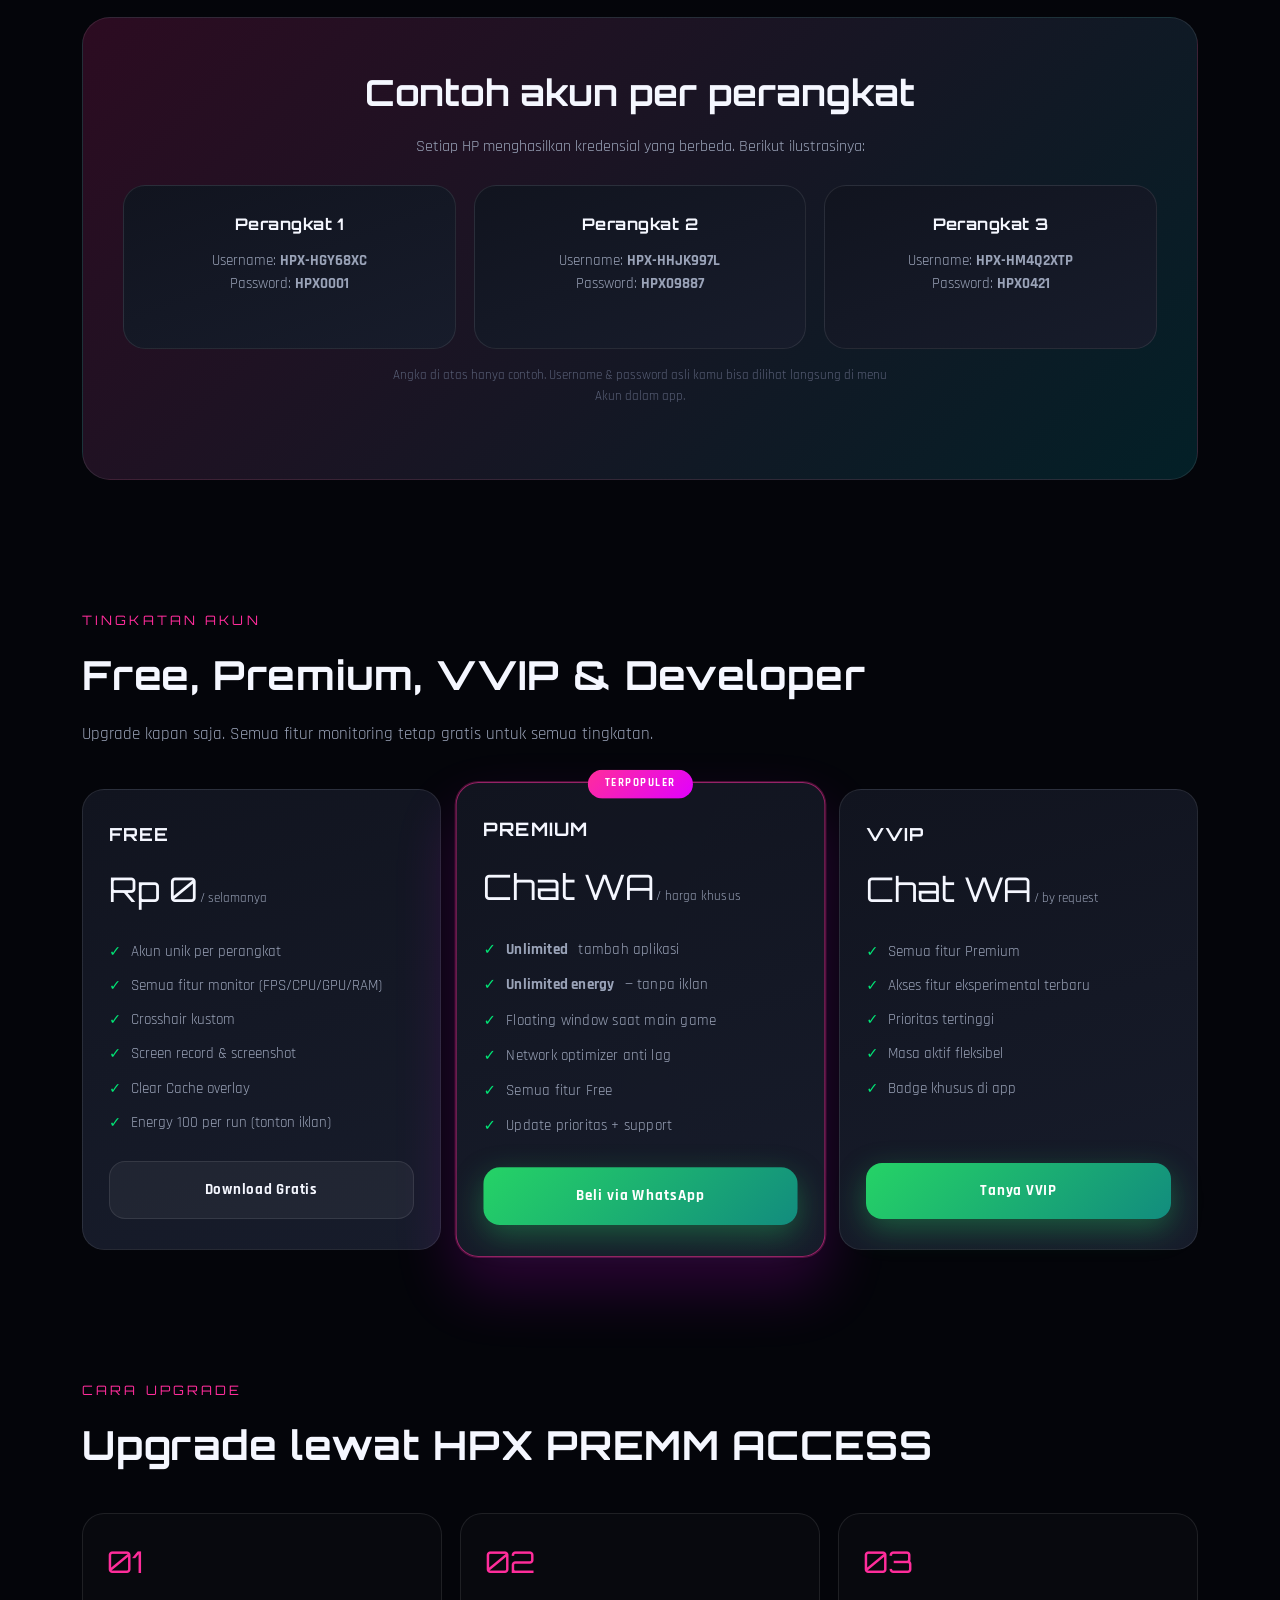
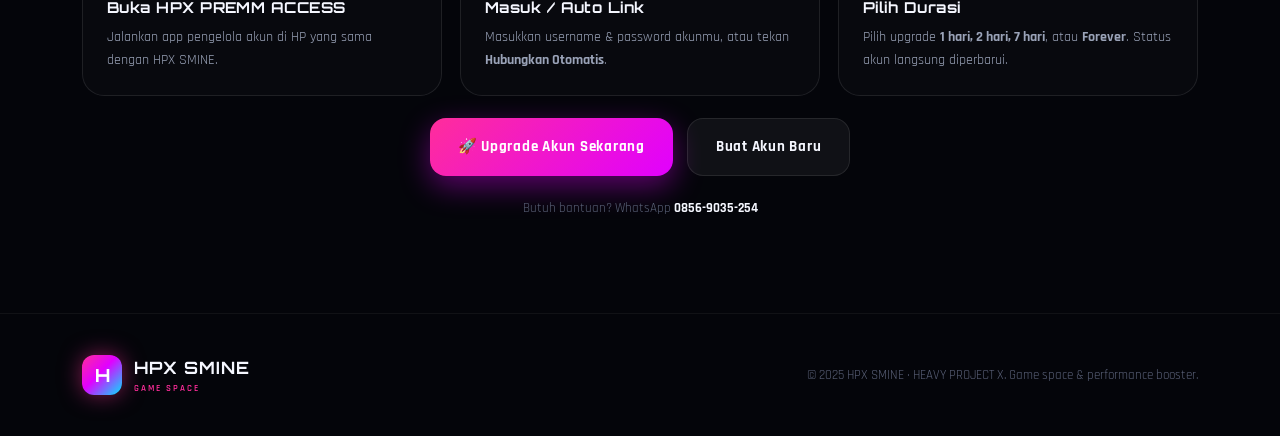
==== commit 57cab9a2: "HPX SMINE v2.0.6: private developer panel (dev.html) + cloud upgrade registry (registry.json) + app-" ====
--- a/docs/account.html
+++ b/docs/account.html
@@ -35,9 +35,9 @@
 <header class="hero" id="top">
   <div class="wrap hero-grid">
     <div>
-      <span class="pill"><span class="dot"></span> Pengaturan Akun &middot; v2.0.5</span>
+      <span class="pill"><span class="dot"></span> Pengaturan Akun &middot; v2.0.6</span>
       <h1 class="title">AKUN KAMU.<br/>UNIK TIAP HP.</h1>
-      <p class="subtitle">Mulai v2.0.5, setiap perangkat punya <b>username &amp; password sendiri</b> yang dibuat otomatis. Tidak ada lagi akun default yang sama di semua HP. Halaman ini menjelaskan cara melihat, memakai, dan meng-upgrade akunmu.</p>
+      <p class="subtitle">Mulai v2.0.6, setiap perangkat punya <b>username &amp; password sendiri</b> yang dibuat otomatis. Tidak ada lagi akun default yang sama di semua HP. Halaman ini menjelaskan cara melihat, memakai, dan meng-upgrade akunmu.</p>
       <div class="cta-row">
         <a class="btn btn-primary" href="index.html#download">Download APK</a>
         <a class="btn btn-wa" href="https://wa.me/628569035254?text=Halo%20saya%20mau%20tanya%20soal%20akun%20HPX%20SMINE" target="_blank" rel="noopener">Tanya via WhatsApp</a>
@@ -67,6 +67,7 @@
       <div class="card"><div class="ic">1&#65039;&#8419;</div><h3>Buka HPX SMINE</h3><p>Akun dibuat otomatis saat pertama kali app dijalankan. Username &amp; password langsung terisi.</p></div>
       <div class="card"><div class="ic">2&#65039;&#8419;</div><h3>Lihat di Menu Akun</h3><p>Masuk ke menu <b>Akun</b> di dalam app untuk melihat username (contoh: <b>HPX-HGY68XC</b>) dan password (contoh: <b>HPX0001</b>).</p></div>
       <div class="card"><div class="ic">3&#65039;&#8419;</div><h3>Pakai di HPX PREMM ACCESS</h3><p>Buka app <b>HPX PREMM ACCESS</b> di HP yang sama, lalu masukkan username &amp; password tadi untuk mengelola akun.</p></div>
+      <div class="card"><div class="ic">☁️</div><h3>Upgrade Otomatis</h3><p>Setelah developer meng-upgrade akunmu, buka app atau tekan <b>SYNC SEKARANG</b> di menu Akun — tier Premium / VVIP langsung aktif otomatis.</p></div>
     </div>
 
     <div class="band" style="margin-top:34px">
